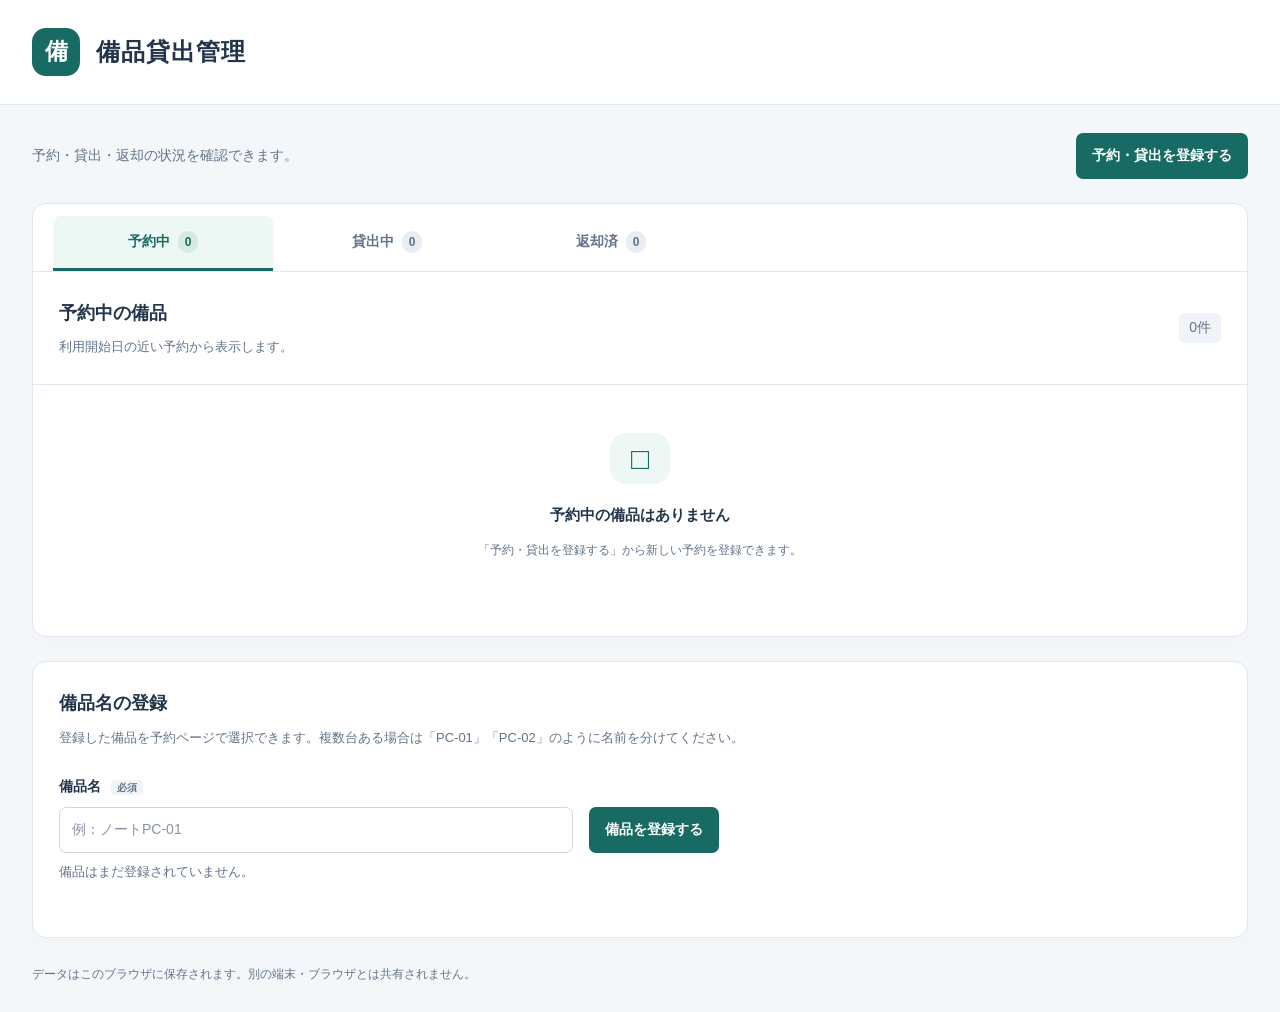
==== index.html @ d37dab95 "初回コミット" ====
<!doctype html>
<html lang="ja">
<head>
  <meta charset="utf-8">
  <meta name="viewport" content="width=device-width, initial-scale=1">
  <title>一覧 | 備品貸出管理</title>
  <link rel="stylesheet" href="css/style.css">
  <script defer src="js/constants.js"></script>
  <script defer src="js/utils/dates.js"></script>
  <script defer src="js/utils/validation.js"></script>
  <script defer src="js/models/item.js"></script>
  <script defer src="js/models/loanRules.js"></script>
  <script defer src="js/services/storage.js"></script>
  <script defer src="js/repositories/loanData.js"></script>
  <script defer src="js/repositories/equipmentRepository.js"></script>
  <script defer src="js/repositories/itemRepository.js"></script>
  <script defer src="js/ui/render.js"></script>
  <script defer src="js/ui/tabs.js"></script>
  <script defer src="js/ui/messages.js"></script>
  <script defer src="js/app.js"></script>
</head>
<body>
  <header class="page-header"><div class="header-inner"><span class="app-mark" aria-hidden="true">備</span><h1>備品貸出管理</h1></div></header>
  <main>
    <div class="page-toolbar"><p class="intro">予約・貸出・返却の状況を確認できます。</p><a id="new-reservation" class="button button-primary" href="reservation.html">予約・貸出を登録する</a></div>
    <div id="message" class="message" role="status" aria-live="polite" hidden></div>
    <div id="overdue-summary" class="message message-error" role="status" hidden></div>
    <section class="panel list-panel" aria-labelledby="list-title">
      <div class="status-tabs" role="tablist" aria-label="貸出・予約の状況">
        <button id="tab-reserved" class="status-tab" type="button" role="tab" data-status="reserved" aria-controls="loan-panel" aria-selected="true">予約中 <span id="count-reserved" class="tab-count">0</span></button>
        <button id="tab-borrowed" class="status-tab" type="button" role="tab" data-status="borrowed" aria-controls="loan-panel" aria-selected="false" tabindex="-1">貸出中 <span id="count-borrowed" class="tab-count">0</span></button>
        <button id="tab-returned" class="status-tab" type="button" role="tab" data-status="returned" aria-controls="loan-panel" aria-selected="false" tabindex="-1">返却済 <span id="count-returned" class="tab-count">0</span></button>
      </div>
      <div id="loan-panel" role="tabpanel" aria-labelledby="tab-reserved" tabindex="0">
      <div class="list-heading"><div><h2 id="list-title">予約中の備品</h2><p id="list-description" class="section-description">利用開始日の近い予約から表示します。</p></div><span id="item-count" class="count">0件</span></div>
      <div id="empty-state" class="empty-state"><div class="empty-icon" aria-hidden="true">□</div><h3 id="empty-title">予約中の備品はありません</h3><p id="empty-description">「予約・貸出を登録する」から新しい予約を登録できます。</p></div>
      <div id="table-container" class="table-container" hidden>
        <table id="loan-table" class="list-table"><caption class="visually-hidden">備品の利用者・期間・状態・返却日時・操作</caption><thead><tr><th scope="col">備品名</th><th scope="col">借りる人</th><th scope="col">利用開始日</th><th scope="col">返却予定日</th><th scope="col">状態</th><th id="returned-at-heading" scope="col">返却日時</th><th id="action-heading" scope="col">操作</th></tr></thead><tbody id="item-list"></tbody></table>
      </div>
      </div>
      <details id="cancelled-history" class="cancelled-history" hidden>
        <summary>取消した予約の履歴 <span id="count-cancelled" class="count">0件</span></summary>
        <div class="table-container"><table class="cancellation-table"><caption class="visually-hidden">取消済みの予約の備品・利用者・期間・取消日時</caption><thead><tr><th scope="col">備品名</th><th scope="col">借りる人</th><th scope="col">利用開始日</th><th scope="col">返却予定日</th><th scope="col">取消日時</th></tr></thead><tbody id="cancelled-list"></tbody></table></div>
      </details>
    </section>
    <section id="equipment-section" class="panel equipment-panel" aria-labelledby="equipment-title">
      <h2 id="equipment-title">備品名の登録</h2>
      <p class="section-description">登録した備品を予約ページで選択できます。複数台ある場合は「PC-01」「PC-02」のように名前を分けてください。</p>
      <form id="equipment-form" class="equipment-form" novalidate>
        <div class="field"><label for="equipment-name">備品名 <span class="required">必須</span></label><input id="equipment-name" name="equipmentName" required maxlength="100" placeholder="例：ノートPC-01" aria-describedby="equipment-error"><p id="equipment-error" class="field-error" hidden></p></div>
        <button id="equipment-register-button" class="button button-primary" type="submit">備品を登録する</button>
      </form>
      <p id="equipment-empty" class="section-description">備品はまだ登録されていません。</p>
      <ul id="equipment-list" class="equipment-list" aria-label="登録済みの備品"></ul>
    </section>
    <footer>データはこのブラウザに保存されます。別の端末・ブラウザとは共有されません。</footer>
    <noscript><p class="message message-error">このアプリを利用するには JavaScript を有効にしてください。</p></noscript>
  </main>
</body>
</html>
---- css/style.css ----
:root { color-scheme: light; --ink: #22354a; --muted: #62748a; --line: #e1e7ef; --brand: #176b62; --danger: #b42c38; font-family: "Noto Sans JP", "Hiragino Kaku Gothic ProN", "Yu Gothic", sans-serif; }
* { box-sizing: border-box; }
body { margin: 0; background: #f4f7fa; color: var(--ink); font-size: 14px; line-height: 1.7; }
.page-header { background: #fff; border-bottom: 1px solid var(--line); }
.header-inner { max-width: 1400px; margin: auto; padding: 28px 32px; display: flex; gap: 16px; align-items: center; }
.app-mark { display: grid; place-items: center; width: 48px; height: 48px; border-radius: 14px; background: var(--brand); color: #fff; font-weight: 700; font-size: 23px; }
.eyebrow { margin: 0; color: var(--muted); font-size: 12px; }
h1 { margin: 0; font-size: 24px; letter-spacing: .04em; }
main { max-width: 1400px; margin: auto; padding: 28px 32px; }
.intro { margin: 0 0 28px; color: var(--muted); }
.workspace { display: grid; grid-template-columns: 320px minmax(0, 1fr); gap: 24px; align-items: start; }
.panel { min-width: 0; background: #fff; border: 1px solid var(--line); border-radius: 14px; box-shadow: 0 4px 18px #22354a04; }
.registration { padding: 26px; }
.section-heading { display: flex; align-items: center; gap: 10px; }
.step { color: var(--brand); background: #edf7f3; width: 28px; height: 28px; border-radius: 8px; text-align: center; font-size: 20px; line-height: 28px; }
h2 { font-size: 18px; margin: 0; }
.section-description { margin: 8px 0 0; color: var(--muted); font-size: 13px; }
form { margin-top: 26px; }
.field { margin-bottom: 22px; }
label { display: block; font-weight: 600; margin-bottom: 8px; }
.required { color: var(--muted); background: #f0f3f7; border-radius: 4px; padding: 2px 6px; font-size: 10px; margin-left: 6px; }
input, select { width: 100%; min-height: 46px; border: 1px solid #ccd6e0; border-radius: 7px; padding: 10px 12px; color: var(--ink); font: inherit; background: #fff; }
input[readonly] { background: #f0f3f7; }
input::placeholder { color: #8693a3; }
:focus-visible { outline: 3px solid #4b9dce; outline-offset: 3px; }
input[aria-invalid="true"], select[aria-invalid="true"] { border-color: var(--danger); }
.button { border: 1px solid transparent; border-radius: 7px; padding: 10px 15px; font: inherit; font-weight: 600; cursor: pointer; min-height: 44px; transition: background .15s; }
.button-primary { width: 100%; background: var(--brand); color: #fff; }
.button-primary:hover { background: #10574f; }
.button-return { color: var(--brand); border-color: #b5d6cf; background: #fff; white-space: nowrap; padding: 6px 14px; }
.button-return:hover { background: #edf7f3; }
button:disabled { cursor: not-allowed; opacity: .55; }
.form-note { color: var(--muted); font-size: 11px; margin: 12px 0 0; }
.list-heading { padding: 26px; display: flex; justify-content: space-between; align-items: center; gap: 16px; }
.count { border-radius: 6px; background: #f0f3f7; color: var(--muted); padding: 3px 10px; white-space: nowrap; }
.table-container { overflow-x: auto; }
.status-tabs { display: flex; gap: 4px; padding: 12px 20px 0; border-bottom: 1px solid var(--line); }
.status-tab { flex: 1; max-width: 220px; display: flex; justify-content: center; align-items: center; gap: 8px; padding: 14px 12px; min-height: 52px; border: 0; border-bottom: 3px solid transparent; background: transparent; color: var(--muted); cursor: pointer; font: inherit; font-weight: 600; }
.status-tab:hover { background: #f4f7fa; }
.status-tab[aria-selected="true"] { color: var(--brand); border-bottom-color: var(--brand); background: #edf7f3; border-radius: 8px 8px 0 0; }
.tab-count { padding: 1px 7px; border-radius: 12px; font-size: 12px; background: #e8edf3; }
.status-tab[aria-selected="true"] .tab-count { background: #d4eae3; }
.list-table { min-width: 900px; }
.list-table[data-status="returned"] { min-width: 1000px; }
.cancelled-history { border-top: 1px solid var(--line); }
.cancelled-history summary { cursor: pointer; padding: 16px 26px; color: var(--muted); }
.cancellation-table { min-width: 820px; }
.cancellation-table th { width: auto; }
@media (max-width: 720px) { .status-tabs { padding: 8px 8px 0; gap: 0; } .status-tab { padding: 12px 6px; gap: 5px; font-size: 13px; } }
table { border-collapse: collapse; width: 100%; text-align: left; table-layout: fixed; min-width: 1100px; }
th { padding: 12px 20px; background: #f8fafc; border-top: 1px solid var(--line); color: var(--muted); font-size: 12px; font-weight: 500; }
td { padding: 18px 20px; border-top: 1px solid var(--line); overflow-wrap: anywhere; }
th:first-child { width: 16%; }
th:nth-child(2) { width: 13%; }
th:nth-child(3), th:nth-child(4) { width: 13%; }
th:nth-child(5) { width: 12%; }
th:nth-child(6) { width: 18%; }
th:last-child { width: 15%; }
td:nth-child(6) { font-size: 12px; }
td:nth-child(3), td:nth-child(4) { font-size: 12px; }
td:last-child .button { margin: 3px 0; }
td:first-child { font-weight: 600; }
.status-badge { display: inline-flex; align-items: center; gap: 6px; border-radius: 20px; padding: 3px 10px; font-size: 12px; white-space: nowrap; }
.status-badge::before { content: ""; width: 6px; height: 6px; border-radius: 50%; background: currentColor; }
.status-borrowed { color: #996514; background: #fff5de; }
.status-returned { color: #176b62; background: #eaf5ef; }
.status-reserved { color: #315eac; background: #eaf0ff; }
.status-cancelled { color: var(--muted); background: #f0f3f7; }
.status-overdue { color: #a01c2c; background: #ffe1e6; font-weight: 700; }
.overdue-row { background: #fff2f3; }
.overdue-row td:first-child { border-left: 4px solid var(--danger); }
.overdue-row td:nth-child(2) { color: var(--danger); font-weight: 700; }
.overdue-note { display: block; color: var(--danger); font-weight: 700; margin-top: 4px; }
.action-note { font-size: 11px; color: var(--muted); margin: 4px 0 0; }
.completed { color: var(--muted); font-size: 12px; }
.empty-state { padding: 48px 24px 64px; text-align: center; border-top: 1px solid var(--line); }
.empty-icon { font-size: 30px; color: var(--brand); background: #edf7f3; border-radius: 16px; width: 60px; margin: 0 auto 18px; }
h3 { margin: 0; font-size: 15px; }
.empty-state p { color: var(--muted); font-size: 12px; }
.message { margin-bottom: 20px; padding: 12px 16px; border: 1px solid #b5d6cf; background: #eaf5ef; color: #14564e; border-radius: 8px; overflow-wrap: anywhere; }
.message-error { background: #fff1f2; color: var(--danger); border-color: #f0c5ca; }
.field-error { margin: 6px 0 0; color: var(--danger); font-size: 12px; }
footer { margin-top: 26px; color: var(--muted); font-size: 12px; }
.visually-hidden { position: absolute; width: 1px; height: 1px; overflow: hidden; clip-path: inset(50%); }
[hidden] { display: none !important; }
.page-toolbar { display: flex; justify-content: space-between; align-items: center; gap: 16px; margin-bottom: 24px; }
.page-toolbar .intro { margin: 0; }
a.button { display: inline-block; text-decoration: none; text-align: center; width: auto; }
.equipment-panel { margin-top: 24px; padding: 26px; }
.equipment-form { display: flex; align-items: start; gap: 16px; max-width: 660px; }
.equipment-form .field { flex: 1; min-width: 0; margin: 0; }
.equipment-form .button { width: auto; margin-top: 32px; }
.equipment-list { padding: 0; display: flex; gap: 8px; flex-wrap: wrap; list-style: none; }
.equipment-list li { background: #edf7f3; padding: 5px 12px; border-radius: 6px; overflow-wrap: anywhere; max-width: 100%; }
.reservation-main { max-width: 680px; }
.back-link { color: var(--brand); display: inline-block; margin-bottom: 20px; }
.date-field { display: flex; gap: 8px; }
.date-field input { min-width: 0; }
.calendar-open { background: #edf7f3; color: var(--brand); white-space: nowrap; }
dialog { width: min(400px, calc(100% - 32px)); border: 1px solid var(--line); border-radius: 14px; padding: 20px; color: var(--ink); }
dialog::backdrop { background: #22354a70; }
.calendar-titlebar, .calendar-navigation { display: flex; justify-content: space-between; align-items: center; gap: 8px; }
.calendar-navigation { margin: 16px 0; }
.calendar-weekdays, .calendar-days { display: grid; grid-template-columns: repeat(7, minmax(0, 1fr)); gap: 4px; text-align: center; }
.calendar-weekdays { font-size: 12px; color: var(--muted); margin-bottom: 8px; }
.calendar-days button { border: 1px solid transparent; border-radius: 6px; min-height: 40px; background: #f4f7fa; color: var(--ink); cursor: pointer; }
.calendar-days button:disabled { color: #9aa4b0; background: #fafafa; cursor: not-allowed; }
.calendar-days button[aria-current="date"] { border-color: var(--brand); }
.calendar-days button[aria-pressed="true"] { background: var(--brand); color: #fff; }
.calendar-days button:not(:disabled):hover { background: #d8ece5; color: var(--ink); }
@media (max-width: 720px) { .page-toolbar { align-items: stretch; flex-direction: column; } .equipment-form { flex-direction: column; } .equipment-form .field { width: 100%; } .equipment-form .button { margin-top: 0; } }
@media (max-width: 900px) { .workspace { grid-template-columns: 280px minmax(0, 1fr); gap: 16px; } .registration, .list-heading { padding: 20px; } td, th { padding-left: 14px; padding-right: 14px; } }
@media (max-width: 720px) { .workspace { grid-template-columns: 1fr; } main { padding: 22px 16px; } .header-inner { padding: 20px 16px; } h1 { font-size: 21px; } .intro { font-size: 13px; } .registration { padding: 24px; } .empty-state { padding: 36px 20px; } }
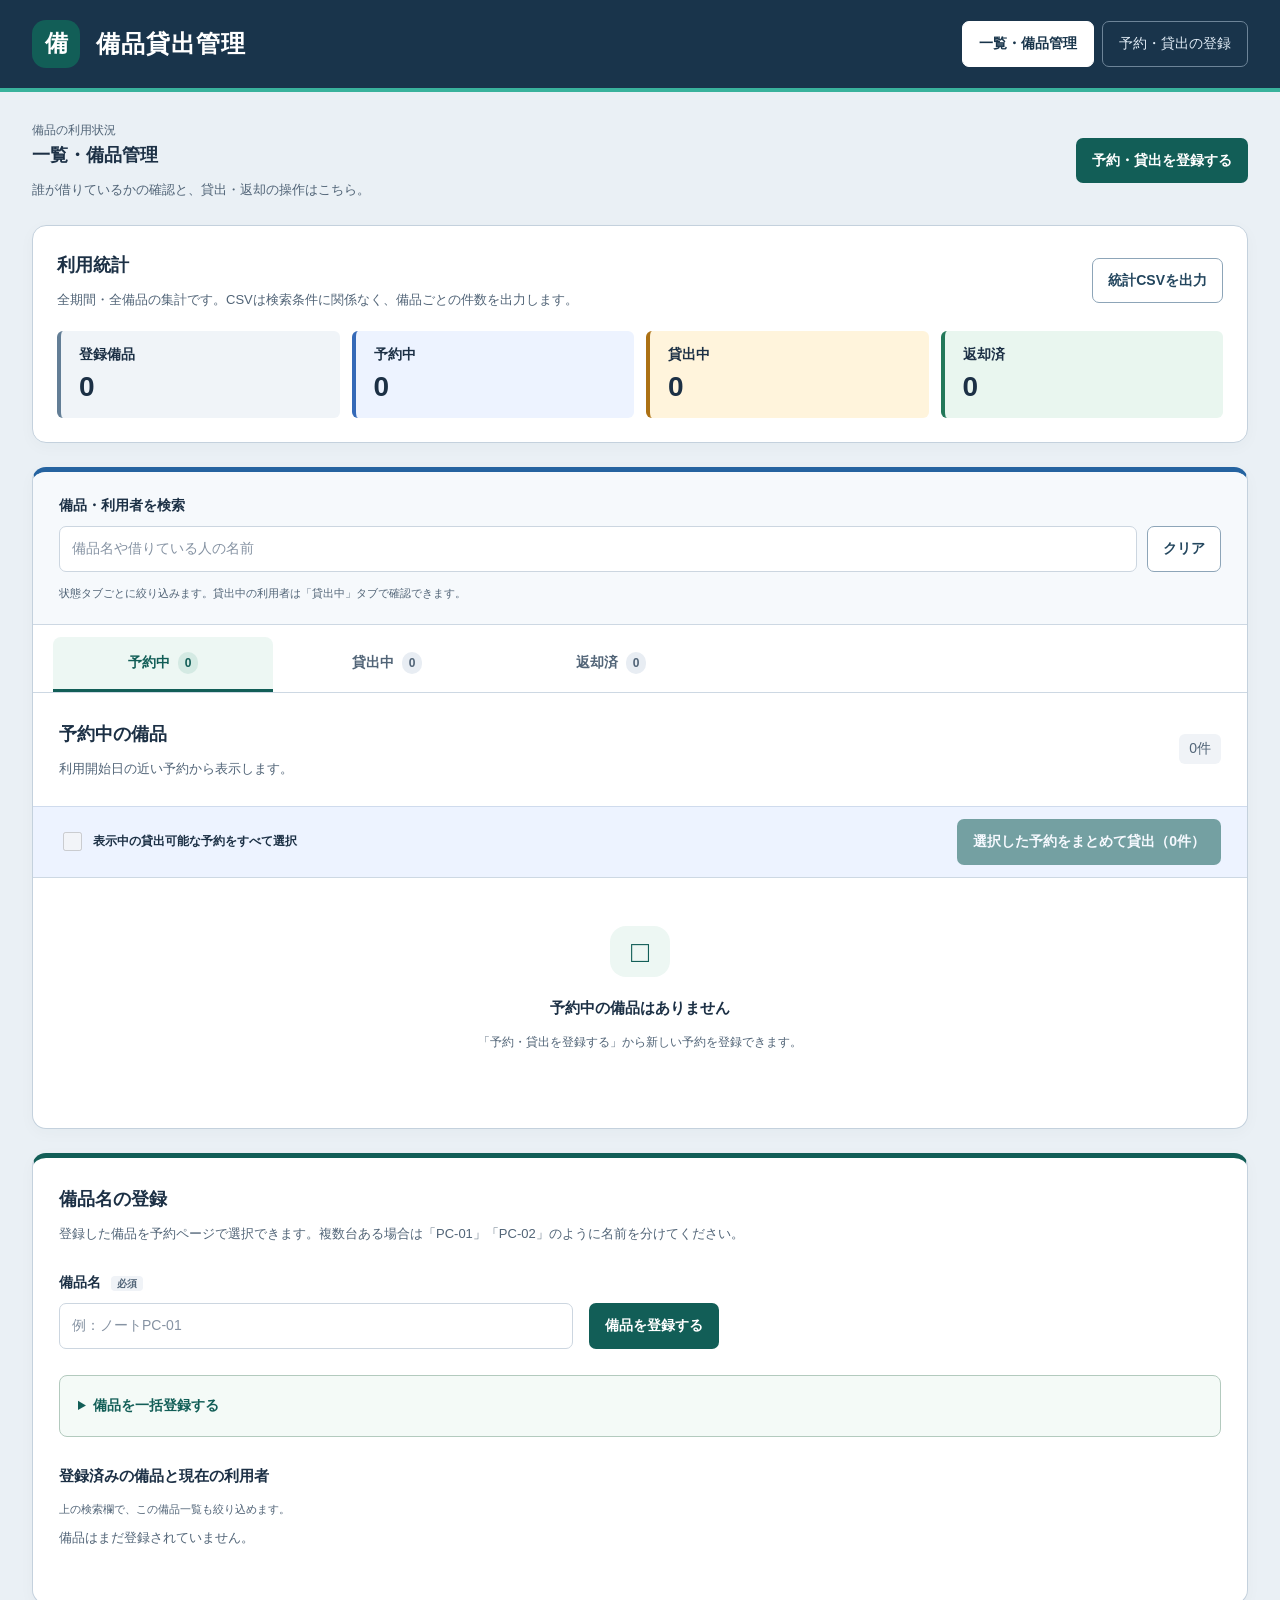
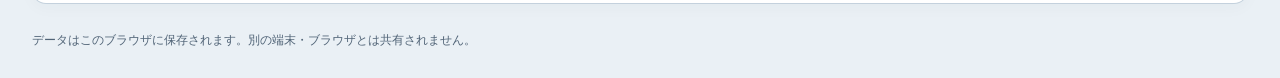
==== commit 44c0ee2f: "機能追加とUI修正" ====
--- a/index.html
+++ b/index.html
@@ -14,18 +14,25 @@
   <script defer src="js/repositories/loanData.js"></script>
   <script defer src="js/repositories/equipmentRepository.js"></script>
   <script defer src="js/repositories/itemRepository.js"></script>
+  <script defer src="js/utils/report.js"></script>
   <script defer src="js/ui/render.js"></script>
   <script defer src="js/ui/tabs.js"></script>
   <script defer src="js/ui/messages.js"></script>
+  <script defer src="js/ui/listControls.js"></script>
   <script defer src="js/app.js"></script>
 </head>
 <body>
-  <header class="page-header"><div class="header-inner"><span class="app-mark" aria-hidden="true">備</span><h1>備品貸出管理</h1></div></header>
+  <header class="page-header"><div class="header-inner"><span class="app-mark" aria-hidden="true">備</span><h1>備品貸出管理</h1><nav class="page-nav" aria-label="メインナビゲーション"><a href="index.html" aria-current="page">一覧・備品管理</a><a href="reservation.html">予約・貸出の登録</a></nav></div></header>
   <main>
-    <div class="page-toolbar"><p class="intro">予約・貸出・返却の状況を確認できます。</p><a id="new-reservation" class="button button-primary" href="reservation.html">予約・貸出を登録する</a></div>
+    <div class="page-toolbar"><div><p class="eyebrow">備品の利用状況</p><h2>一覧・備品管理</h2><p class="section-description">誰が借りているかの確認と、貸出・返却の操作はこちら。</p></div><a id="new-reservation" class="button button-primary" href="reservation.html">予約・貸出を登録する</a></div>
     <div id="message" class="message" role="status" aria-live="polite" hidden></div>
     <div id="overdue-summary" class="message message-error" role="status" hidden></div>
+    <section class="panel report-panel" aria-labelledby="report-title">
+      <div class="report-heading"><div><h2 id="report-title">利用統計</h2><p class="section-description">全期間・全備品の集計です。CSVは検索条件に関係なく、備品ごとの件数を出力します。</p></div><button id="export-csv" class="button button-secondary" type="button" disabled>統計CSVを出力</button></div>
+      <div class="summary-grid"><div>登録備品<strong id="stat-equipment">0</strong></div><div>予約中<strong id="stat-reserved">0</strong></div><div>貸出中<strong id="stat-borrowed">0</strong></div><div>返却済<strong id="stat-returned">0</strong></div></div>
+    </section>
     <section class="panel list-panel" aria-labelledby="list-title">
+      <div class="search-toolbar"><label for="list-search">備品・利用者を検索</label><div class="search-controls"><input id="list-search" type="search" placeholder="備品名や借りている人の名前" aria-describedby="search-help"><button id="clear-search" class="button button-secondary" type="button">クリア</button></div><p id="search-help" class="form-note">状態タブごとに絞り込みます。貸出中の利用者は「貸出中」タブで確認できます。</p></div>
       <div class="status-tabs" role="tablist" aria-label="貸出・予約の状況">
         <button id="tab-reserved" class="status-tab" type="button" role="tab" data-status="reserved" aria-controls="loan-panel" aria-selected="true">予約中 <span id="count-reserved" class="tab-count">0</span></button>
         <button id="tab-borrowed" class="status-tab" type="button" role="tab" data-status="borrowed" aria-controls="loan-panel" aria-selected="false" tabindex="-1">貸出中 <span id="count-borrowed" class="tab-count">0</span></button>
@@ -33,6 +40,7 @@
       </div>
       <div id="loan-panel" role="tabpanel" aria-labelledby="tab-reserved" tabindex="0">
       <div class="list-heading"><div><h2 id="list-title">予約中の備品</h2><p id="list-description" class="section-description">利用開始日の近い予約から表示します。</p></div><span id="item-count" class="count">0件</span></div>
+      <div id="batch-loan-toolbar" class="batch-toolbar"><label><input id="select-all-reservations" type="checkbox"> 表示中の貸出可能な予約をすべて選択</label><button id="start-selected" class="button button-primary" type="button" disabled>選択した予約をまとめて貸出（0件）</button></div>
       <div id="empty-state" class="empty-state"><div class="empty-icon" aria-hidden="true">□</div><h3 id="empty-title">予約中の備品はありません</h3><p id="empty-description">「予約・貸出を登録する」から新しい予約を登録できます。</p></div>
       <div id="table-container" class="table-container" hidden>
         <table id="loan-table" class="list-table"><caption class="visually-hidden">備品の利用者・期間・状態・返却日時・操作</caption><thead><tr><th scope="col">備品名</th><th scope="col">借りる人</th><th scope="col">利用開始日</th><th scope="col">返却予定日</th><th scope="col">状態</th><th id="returned-at-heading" scope="col">返却日時</th><th id="action-heading" scope="col">操作</th></tr></thead><tbody id="item-list"></tbody></table>
@@ -50,6 +58,8 @@
         <div class="field"><label for="equipment-name">備品名 <span class="required">必須</span></label><input id="equipment-name" name="equipmentName" required maxlength="100" placeholder="例：ノートPC-01" aria-describedby="equipment-error"><p id="equipment-error" class="field-error" hidden></p></div>
         <button id="equipment-register-button" class="button button-primary" type="submit">備品を登録する</button>
       </form>
+      <details class="bulk-registration"><summary>備品を一括登録する</summary><p class="section-description" id="bulk-help">Excelなどから備品名を1行に1件貼り付けてください。空行は無視します。重複・入力エラーがあれば全件の登録を中止します。</p><form id="bulk-equipment-form" novalidate><label for="bulk-equipment-names">備品名の一覧</label><textarea id="bulk-equipment-names" rows="5" placeholder="ノートPC-01&#10;ノートPC-02&#10;HDMIケーブル-01" aria-describedby="bulk-help bulk-equipment-error"></textarea><p id="bulk-equipment-error" class="field-error" hidden></p><button id="bulk-register-button" class="button button-secondary" type="submit" disabled>まとめて備品を登録する</button></form></details>
+      <h3 class="catalog-title">登録済みの備品と現在の利用者</h3><p class="form-note">上の検索欄で、この備品一覧も絞り込めます。</p>
       <p id="equipment-empty" class="section-description">備品はまだ登録されていません。</p>
       <ul id="equipment-list" class="equipment-list" aria-label="登録済みの備品"></ul>
     </section>
--- a/css/style.css
+++ b/css/style.css
@@ -111,3 +111,71 @@
 @media (max-width: 720px) { .page-toolbar { align-items: stretch; flex-direction: column; } .equipment-form { flex-direction: column; } .equipment-form .field { width: 100%; } .equipment-form .button { margin-top: 0; } }
 @media (max-width: 900px) { .workspace { grid-template-columns: 280px minmax(0, 1fr); gap: 16px; } .registration, .list-heading { padding: 20px; } td, th { padding-left: 14px; padding-right: 14px; } }
 @media (max-width: 720px) { .workspace { grid-template-columns: 1fr; } main { padding: 22px 16px; } .header-inner { padding: 20px 16px; } h1 { font-size: 21px; } .intro { font-size: 13px; } .registration { padding: 24px; } .empty-state { padding: 36px 20px; } }
+/* 画面の役割、操作、情報のまとまりを明確にする。 */
+:root { --brand: #125e57; --ink: #1c3045; --muted: #516477; --line: #cdd8e3; }
+body { background: #eaf0f5; }
+.page-header { background: #19344b; color: #fff; border-bottom: 4px solid #39b29c; }
+.header-inner { flex-wrap: wrap; padding-top: 20px; padding-bottom: 20px; }
+.page-nav { display: flex; gap: 8px; margin-left: auto; }
+.page-nav a { color: #e0ebf5; padding: 10px 16px; border-radius: 7px; text-decoration: none; border: 1px solid #6d8498; }
+.page-nav a[aria-current="page"] { color: #18344a; background: #fff; border-color: #fff; font-weight: 700; }
+.page-nav a:hover { background: #31566e; color: #fff; }
+.panel { border-color: #c4d1dd; box-shadow: 0 4px 16px #19344b08; }
+.list-panel { border-top: 5px solid #2563a0; overflow: hidden; }
+.equipment-panel { border-top: 5px solid var(--brand); }
+.registration { border-top: 5px solid #2563a0; }
+.report-panel { margin-bottom: 24px; padding: 24px; }
+.report-heading { display: flex; justify-content: space-between; gap: 18px; align-items: center; }
+.button-secondary { background: #fff; color: #23465e; border: 1px solid #8da5b8; }
+.button-secondary:hover { background: #edf3f8; }
+.report-heading .button { white-space: nowrap; }
+.summary-grid { display: grid; grid-template-columns: repeat(4, minmax(0, 1fr)); gap: 12px; margin-top: 20px; }
+.summary-grid > div { padding: 12px 18px; background: #f0f4f8; border-left: 4px solid #637e96; border-radius: 6px; font-weight: 600; }
+.summary-grid > div:nth-child(2) { background: #edf3ff; border-color: #3469b8; }
+.summary-grid > div:nth-child(3) { background: #fff4dc; border-color: #ac7114; }
+.summary-grid > div:nth-child(4) { background: #e9f6ef; border-color: #237859; }
+.summary-grid strong { display: block; font-size: 28px; line-height: 1.4; }
+.search-toolbar { padding: 22px 26px; background: #f6f9fc; border-bottom: 1px solid var(--line); }
+.search-controls { display: flex; gap: 10px; }
+.search-controls input { flex: 1; min-width: 0; }
+.search-controls .button { white-space: nowrap; }
+.batch-toolbar { display: flex; gap: 16px; padding: 12px 26px; align-items: center; justify-content: space-between; background: #edf3ff; border-top: 1px solid #cfdbed; }
+.batch-toolbar label { margin: 0; font-size: 12px; }
+.batch-toolbar .button { width: auto; }
+input[type="checkbox"] { width: 19px; min-height: 19px; height: 19px; accent-color: var(--brand); vertical-align: middle; margin-right: 8px; }
+.reservation-checkbox { display: block; margin-bottom: 9px; }
+textarea { width: 100%; border: 1px solid #9fb1c1; border-radius: 7px; font: inherit; padding: 12px; resize: vertical; }
+textarea[aria-invalid="true"] { border-color: var(--danger); }
+.bulk-registration { margin-top: 26px; padding: 18px; border: 1px solid #b3cabe; border-radius: 8px; background: #f4faf7; }
+.bulk-registration summary { cursor: pointer; font-weight: 700; color: var(--brand); }
+.bulk-registration form { margin-top: 16px; }
+.bulk-registration .button { margin-top: 12px; }
+.catalog-title { margin-top: 26px; }
+.equipment-list { display: grid; grid-template-columns: repeat(auto-fill, minmax(230px, 1fr)); gap: 12px; }
+.equipment-list li { display: flex; flex-direction: column; padding: 12px 16px; background: #f2f7f5; border: 1px solid #c6dbd3; border-left: 4px solid #397a60; }
+.equipment-list li.catalog-borrowed { background: #fff8e9; border-color: #e6c88c; border-left-color: #ad7014; }
+.equipment-list li span { margin-top: 4px; font-size: 12px; color: #465a6c; }
+.reservation-main { max-width: 800px; }
+.flow-guide { display: flex; gap: 12px; flex-wrap: wrap; padding: 14px 18px; margin-bottom: 24px; background: #dfe7ef; border-radius: 8px; color: #526579; font-size: 12px; }
+.flow-guide strong { color: #184c84; }
+.flow-guide span:not(:last-child)::after { content: " →"; }
+.selection-count { margin-bottom: 8px; font-weight: 700; color: var(--brand); }
+.selected-equipment { display: flex; flex-wrap: wrap; gap: 8px; }
+.selection-chip { background: #e5f3ee; color: #14594b; border: 1px solid #80b6a5; border-radius: 7px; padding: 8px 12px; font: inherit; cursor: pointer; overflow-wrap: anywhere; max-width: 100%; }
+.selection-chip:hover { background: #d3e9e0; }
+.submit-actions { display: flex; gap: 12px; align-items: center; padding-top: 22px; border-top: 2px solid var(--line); }
+.submit-actions > * { flex: 1; }
+th { background: #eaf0f6; color: #334e65; font-weight: 700; }
+@media (max-width: 720px) {
+  .page-nav { width: 100%; margin-left: 0; }
+  .page-nav a { flex: 1; text-align: center; padding: 8px; font-size: 12px; }
+  .summary-grid { grid-template-columns: repeat(2, minmax(0, 1fr)); }
+  .report-heading, .batch-toolbar, .submit-actions { flex-direction: column; align-items: stretch; }
+  .report-panel, .search-toolbar { padding: 18px; }
+  .batch-toolbar { padding: 14px 18px; }
+  .submit-actions > * { flex: auto; }
+}
+.form-section { min-width: 0; margin: 0 0 26px; padding: 20px; border: 1px solid #c7d6e2; border-radius: 8px; background: #f8fafc; }
+.form-section legend { padding: 0 10px; color: #234e73; font-weight: 700; font-size: 15px; }
+.form-section .field:last-child { margin-bottom: 0; }
+@media (max-width: 720px) { .form-section { padding: 14px; } }
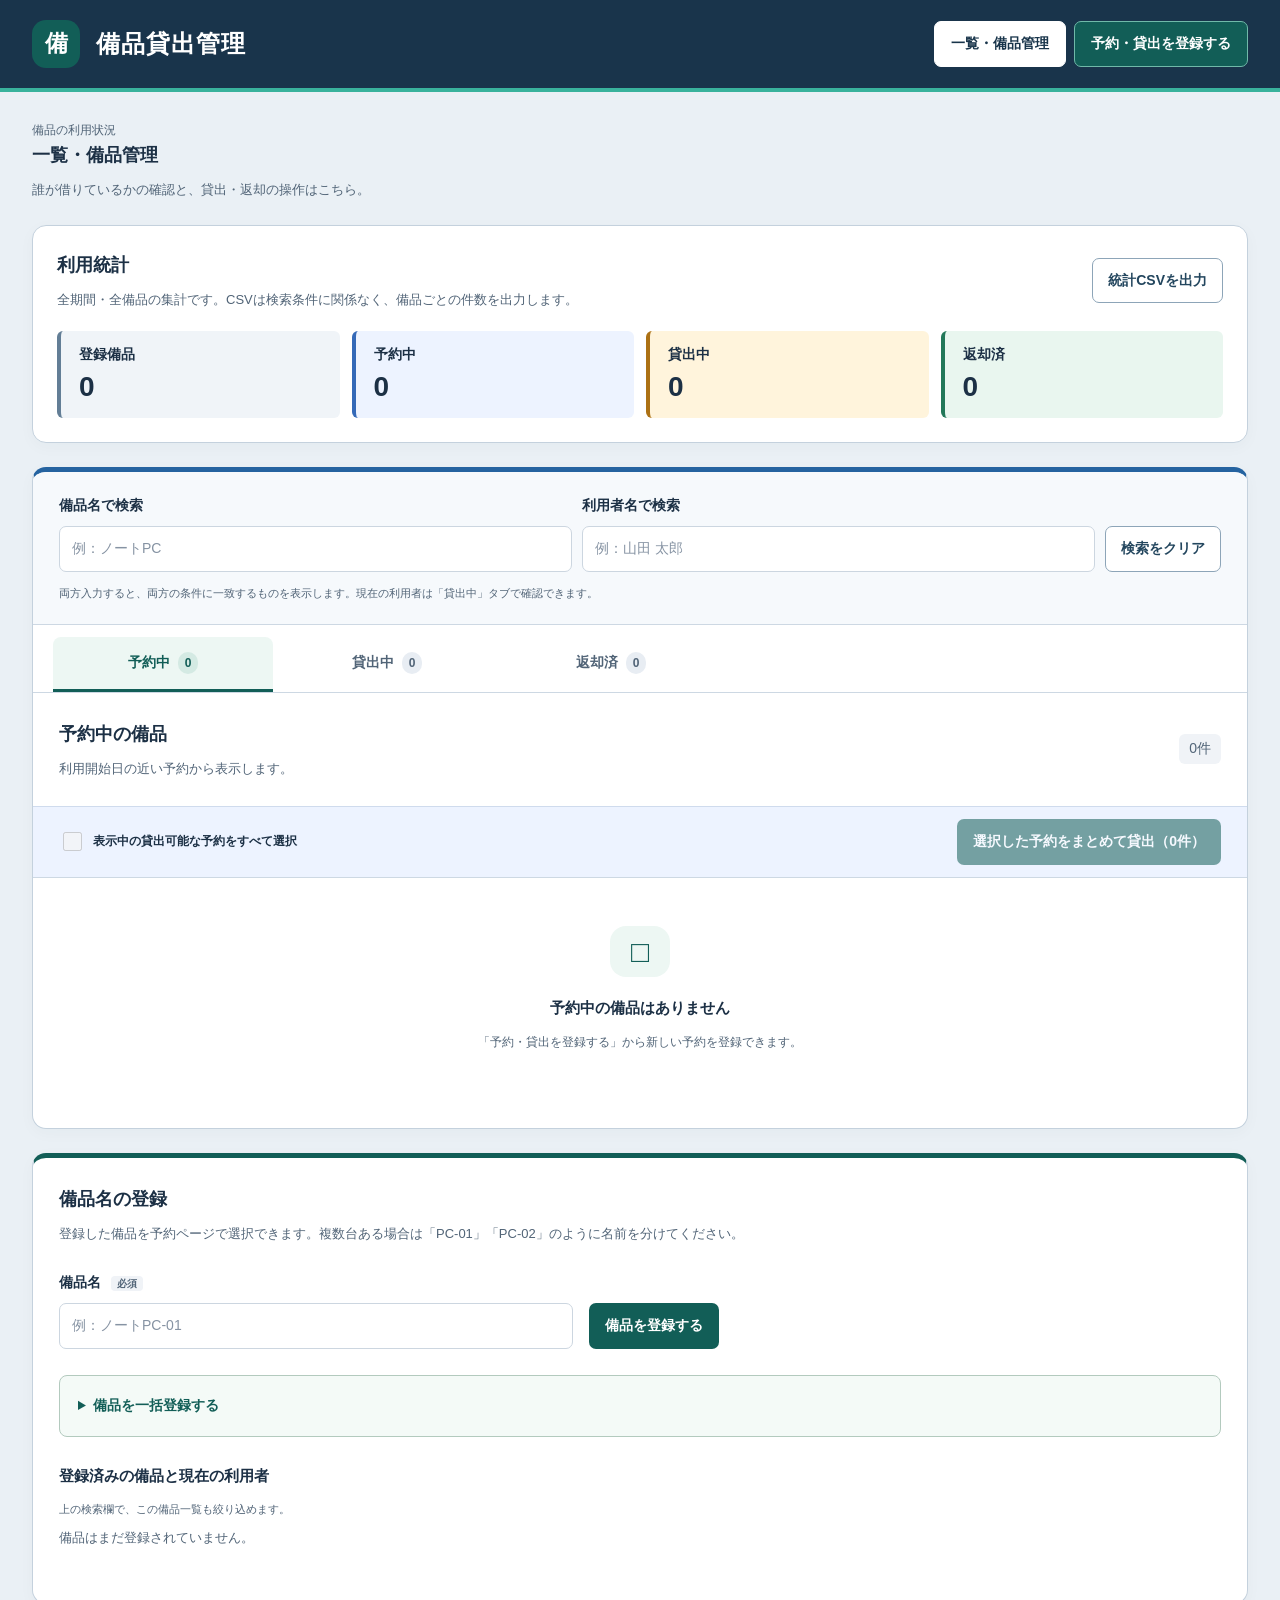
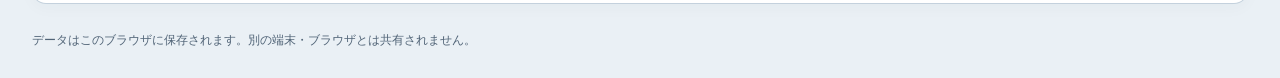
==== commit 97d2a8c4: "細かな点を修正" ====
--- a/index.html
+++ b/index.html
@@ -22,9 +22,9 @@
   <script defer src="js/app.js"></script>
 </head>
 <body>
-  <header class="page-header"><div class="header-inner"><span class="app-mark" aria-hidden="true">備</span><h1>備品貸出管理</h1><nav class="page-nav" aria-label="メインナビゲーション"><a href="index.html" aria-current="page">一覧・備品管理</a><a href="reservation.html">予約・貸出の登録</a></nav></div></header>
+  <header class="page-header"><div class="header-inner"><span class="app-mark" aria-hidden="true">備</span><h1>備品貸出管理</h1><nav class="page-nav" aria-label="メインナビゲーション"><a href="index.html" aria-current="page">一覧・備品管理</a><a id="new-reservation" class="button button-primary" href="reservation.html">予約・貸出を登録する</a></nav></div></header>
   <main>
-    <div class="page-toolbar"><div><p class="eyebrow">備品の利用状況</p><h2>一覧・備品管理</h2><p class="section-description">誰が借りているかの確認と、貸出・返却の操作はこちら。</p></div><a id="new-reservation" class="button button-primary" href="reservation.html">予約・貸出を登録する</a></div>
+    <div class="page-toolbar"><div><p class="eyebrow">備品の利用状況</p><h2>一覧・備品管理</h2><p class="section-description">誰が借りているかの確認と、貸出・返却の操作はこちら。</p></div></div>
     <div id="message" class="message" role="status" aria-live="polite" hidden></div>
     <div id="overdue-summary" class="message message-error" role="status" hidden></div>
     <section class="panel report-panel" aria-labelledby="report-title">
@@ -32,7 +32,7 @@
       <div class="summary-grid"><div>登録備品<strong id="stat-equipment">0</strong></div><div>予約中<strong id="stat-reserved">0</strong></div><div>貸出中<strong id="stat-borrowed">0</strong></div><div>返却済<strong id="stat-returned">0</strong></div></div>
     </section>
     <section class="panel list-panel" aria-labelledby="list-title">
-      <div class="search-toolbar"><label for="list-search">備品・利用者を検索</label><div class="search-controls"><input id="list-search" type="search" placeholder="備品名や借りている人の名前" aria-describedby="search-help"><button id="clear-search" class="button button-secondary" type="button">クリア</button></div><p id="search-help" class="form-note">状態タブごとに絞り込みます。貸出中の利用者は「貸出中」タブで確認できます。</p></div>
+      <div class="search-toolbar"><div class="search-controls"><div class="search-field"><label for="equipment-search">備品名で検索</label><input id="equipment-search" type="search" placeholder="例：ノートPC" aria-describedby="search-help"></div><div class="search-field"><label for="borrower-search">利用者名で検索</label><input id="borrower-search" type="search" placeholder="例：山田 太郎" aria-describedby="search-help"></div><button id="clear-search" class="button button-secondary" type="button">検索をクリア</button></div><p id="search-help" class="form-note">両方入力すると、両方の条件に一致するものを表示します。現在の利用者は「貸出中」タブで確認できます。</p></div>
       <div class="status-tabs" role="tablist" aria-label="貸出・予約の状況">
         <button id="tab-reserved" class="status-tab" type="button" role="tab" data-status="reserved" aria-controls="loan-panel" aria-selected="true">予約中 <span id="count-reserved" class="tab-count">0</span></button>
         <button id="tab-borrowed" class="status-tab" type="button" role="tab" data-status="borrowed" aria-controls="loan-panel" aria-selected="false" tabindex="-1">貸出中 <span id="count-borrowed" class="tab-count">0</span></button>
--- a/css/style.css
+++ b/css/style.css
@@ -179,3 +179,8 @@
 .form-section legend { padding: 0 10px; color: #234e73; font-weight: 700; font-size: 15px; }
 .form-section .field:last-child { margin-bottom: 0; }
 @media (max-width: 720px) { .form-section { padding: 14px; } }
+.search-controls { align-items: flex-end; }
+.search-field { flex: 1; min-width: 0; }
+.page-nav .button-primary { background: var(--brand); color: #fff; border-color: #70b9a9; }
+.page-nav .button-primary:hover { background: #0b4943; }
+@media (max-width: 720px) { .search-controls { flex-direction: column; align-items: stretch; } }
